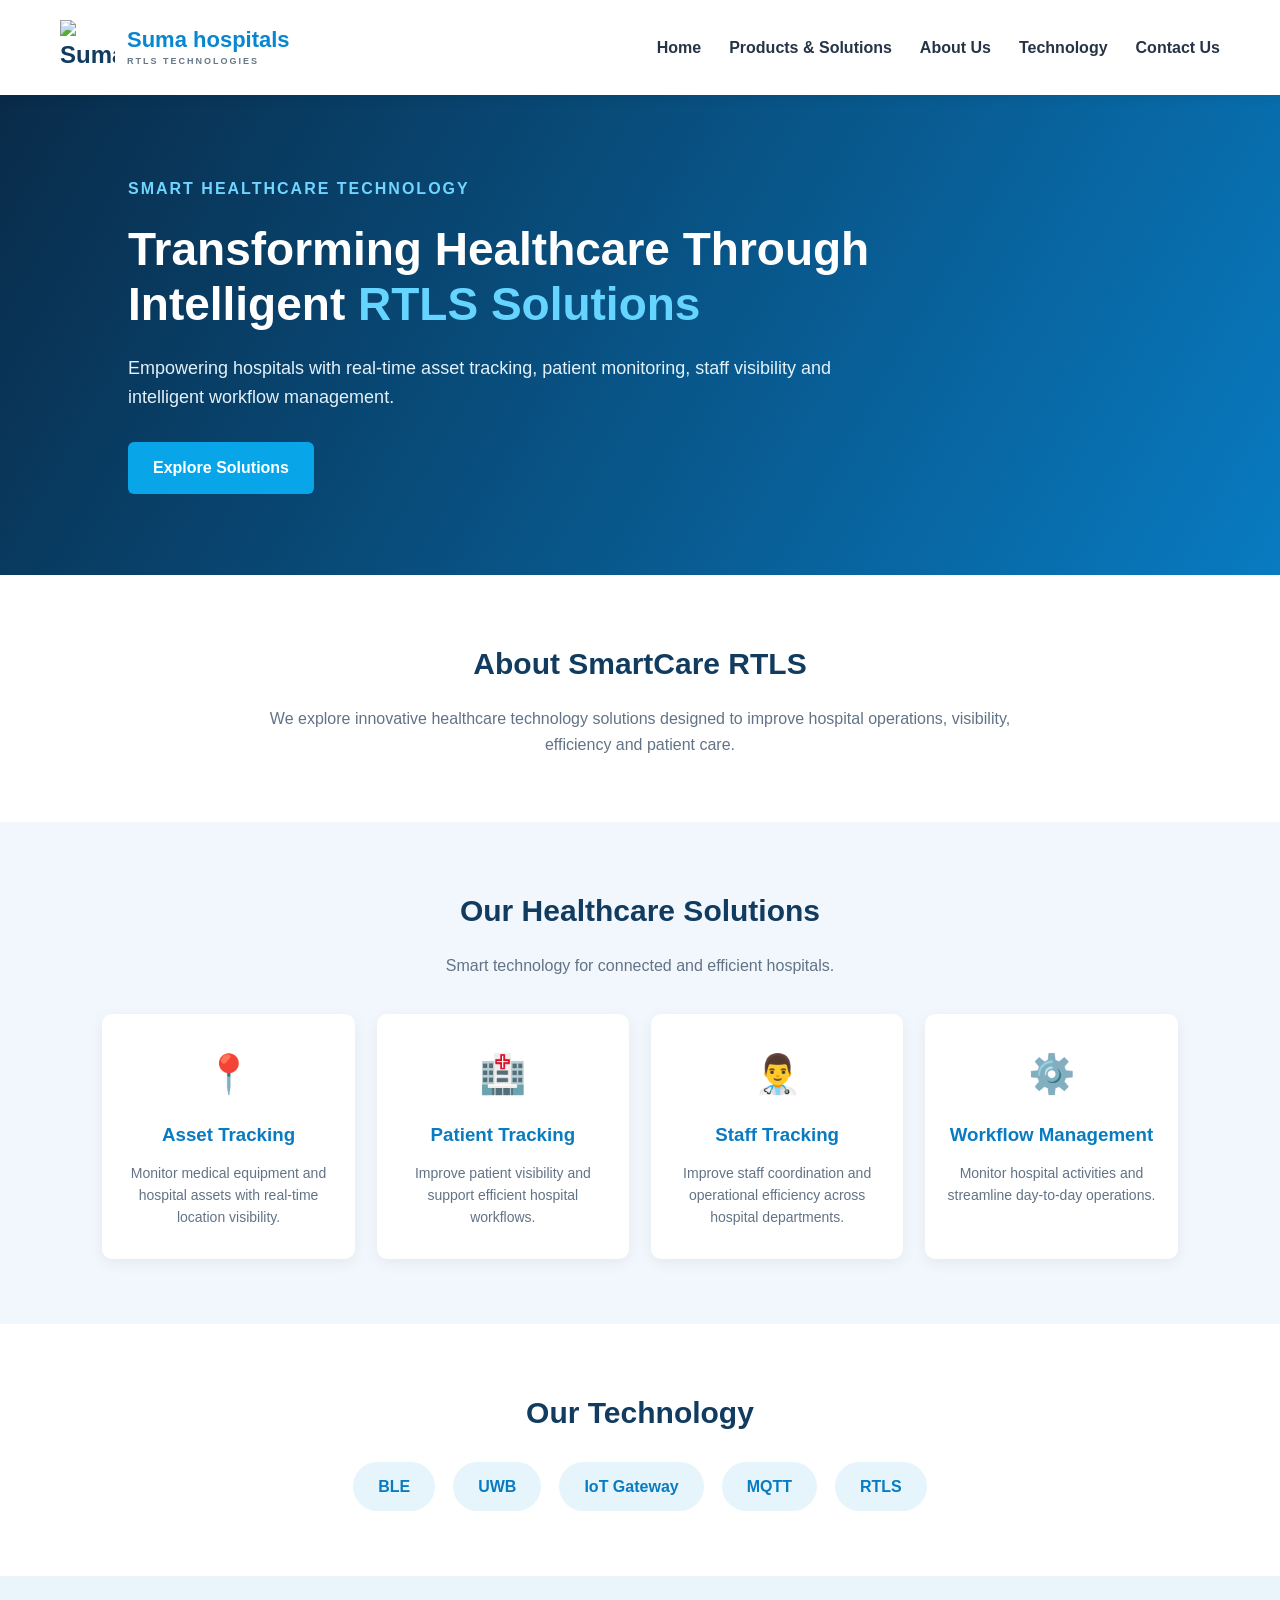
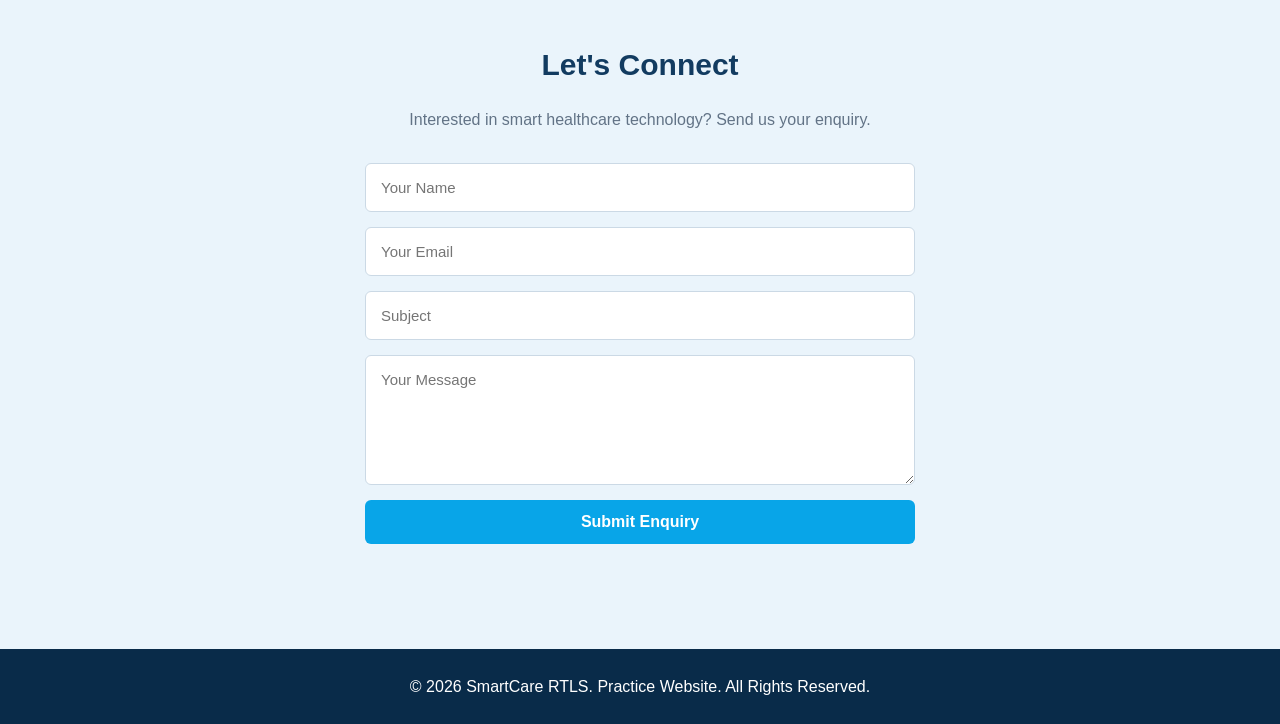
==== index.html @ 8b29979e "Add files via upload Upload SmartCare RTLS website" ====
<!DOCTYPE html>
<html lang="en">

<head>
    <meta charset="UTF-8">
    <meta name="viewport" content="width=device-width, initial-scale=1.0">

    <title>SmartCare RTLS | Smart Healthcare Solutions</title>

    <link rel="stylesheet" href="style.css">
</head>

<body>

    <!-- Navigation Bar -->
    <header>
        <nav class="navbar">

<div class="logo">
    <img src="images/suma-logo.png" alt="Suma Hospitals Logo" class="logo-image">

    <div class="logo-text">
        <span>Suma hospitals</span>
        <small>RTLS TECHNOLOGIES</small>
    </div>
</div>

<button class="menu-toggle" id="menu-toggle"
        aria-label="Open navigation menu"
        aria-expanded="false">
    ☰
</button>

<ul class="nav-links">
    <li><a href="index.html">Home</a></li>
    <li><a href="products.html">Products & Solutions</a></li>
    <li><a href="index.html#about">About Us</a></li>
    <li><a href="index.html#technology">Technology</a></li>
    <li><a href="index.html#contact">Contact Us</a></li>
</ul>
        </nav>
    </header>


    <!-- Hero Section -->
    <section class="hero" id="home">

        <div class="hero-content">

            <p class="tagline">SMART HEALTHCARE TECHNOLOGY</p>

            <h1>
                Transforming Healthcare
                Through Intelligent
                <span>RTLS Solutions</span>
            </h1>

            <p class="hero-description">
                Empowering hospitals with real-time asset tracking,
                patient monitoring, staff visibility and intelligent
                workflow management.
            </p>

            <a href="#solutions" class="primary-btn">
                Explore Solutions
            </a>

        </div>

    </section>


    <!-- About Section -->
    <section class="about" id="about">

        <h2>About SmartCare RTLS</h2>

        <p>
            We explore innovative healthcare technology solutions
            designed to improve hospital operations, visibility,
            efficiency and patient care.
        </p>

    </section>


    <!-- Solutions Section -->
    <section class="solutions" id="solutions">

        <h2>Our Healthcare Solutions</h2>

        <p class="section-description">
            Smart technology for connected and efficient hospitals.
        </p>

        <div class="solution-container">

            <div class="solution-card">
                <div class="card-icon">📍</div>
                <h3>Asset Tracking</h3>
                <p>
                    Monitor medical equipment and hospital assets
                    with real-time location visibility.
                </p>
            </div>

            <div class="solution-card">
                <div class="card-icon">🏥</div>
                <h3>Patient Tracking</h3>
                <p>
                    Improve patient visibility and support
                    efficient hospital workflows.
                </p>
            </div>

            <div class="solution-card">
                <div class="card-icon">👨‍⚕️</div>
                <h3>Staff Tracking</h3>
                <p>
                    Improve staff coordination and operational
                    efficiency across hospital departments.
                </p>
            </div>

            <div class="solution-card">
                <div class="card-icon">⚙️</div>
                <h3>Workflow Management</h3>
                <p>
                    Monitor hospital activities and streamline
                    day-to-day operations.
                </p>
            </div>

        </div>

    </section>


    <!-- Technology Section -->
    <section class="technology" id="technology">

        <h2>Our Technology</h2>

        <div class="technology-list">
            <span>BLE</span>
            <span>UWB</span>
            <span>IoT Gateway</span>
            <span>MQTT</span>
            <span>RTLS</span>
        </div>

    </section>

<!-- Contact Section -->

<section class="contact" id="contact">

    <h2>Let's Connect</h2>

    <p>
        Interested in smart healthcare technology?
        Send us your enquiry.
    </p>

    <form id="contactForm">

        <input
            type="text"
            id="name"
            placeholder="Your Name"
            required
        >

        <input
            type="email"
            id="email"
            placeholder="Your Email"
            required
        >

        <input
            type="text"
            id="subject"
            placeholder="Subject"
            required
        >

        <textarea
            id="message"
            placeholder="Your Message"
            required
        ></textarea>

        <button type="submit" class="primary-btn">
            Submit Enquiry
        </button>

        <p id="formStatus" role="status"></p>

    </form>

</section>


    <!-- Footer -->
    <footer>

        <p>
            © 2026 SmartCare RTLS. Practice Website.
            All Rights Reserved.
        </p>

    </footer>

<script src="script.js"></script>
</body>
</html>
---- style.css ----
/* General Styling */

* {
    margin: 0;
    padding: 0;
    box-sizing: border-box;
}

html {
    scroll-behavior: smooth;
}

body {
    font-family: Arial, sans-serif;
    color: #263445;
    line-height: 1.6;
}


/* Navigation */

header {
    background: #ffffff;
    box-shadow: 0 2px 10px rgba(0,0,0,0.08);
    position: sticky;
    top: 0;
    z-index: 100;
}

.navbar {
    max-width: 1200px;
    margin: auto;
    padding: 20px;
    display: flex;
    justify-content: space-between;
    align-items: center;
}

.logo {
    font-size: 25px;
    font-weight: bold;
    color: #123b60;
}

.logo span {
    color: #0786d1;
}

.nav-links {
    display: flex;
    list-style: none;
    gap: 28px;
}

.nav-links a {
    text-decoration: none;
    color: #263445;
    font-weight: 600;
}

.nav-links a:hover {
    color: #0786d1;
}


/* Hero Section */

.hero {
    min-height: 480px;
    background: linear-gradient(120deg, #092b49, #087bc1);
    display: flex;
    align-items: center;
    padding: 70px 10%;
    color: white;
}

.hero-content {
    max-width: 750px;
}

.tagline {
    color: #70d5ff;
    font-weight: bold;
    letter-spacing: 2px;
    margin-bottom: 20px;
}

.hero h1 {
    font-size: 46px;
    line-height: 1.2;
    margin-bottom: 22px;
}

.hero h1 span {
    color: #65d5ff;
}

.hero-description {
    font-size: 18px;
    margin-bottom: 30px;
    color: #e3f1fa;
}

.primary-btn {
    display: inline-block;
    background: #08a5e8;
    color: white;
    padding: 13px 25px;
    border-radius: 6px;
    text-decoration: none;
    font-weight: bold;
}

.primary-btn:hover {
    background: #057bbd;
}


/* About Section */

.about {
    padding: 65px 10%;
    text-align: center;
}

.about h2,
.solutions h2,
.technology h2,
.contact h2 {
    font-size: 30px;
    color: #123b60;
    margin-bottom: 18px;
}

.about p {
    max-width: 750px;
    margin: auto;
    color: #627386;
}


/* Solutions Section */

.solutions {
    background: #f1f7fc;
    padding: 65px 8%;
    text-align: center;
}

.section-description {
    color: #627386;
    margin-bottom: 35px;
}

.solution-container {
    display: grid;
    grid-template-columns: repeat(4, 1fr);
    gap: 22px;
    max-width: 1200px;
    margin: auto;
}

.solution-card {
    background: white;
    padding: 30px 20px;
    border-radius: 10px;
    box-shadow: 0 4px 15px rgba(0,0,0,0.06);
    transition: transform 0.3s;
}

.solution-card:hover {
    transform: translateY(-7px);
}

.card-icon {
    font-size: 38px;
    margin-bottom: 15px;
}

.solution-card h3 {
    color: #087bc1;
    margin-bottom: 12px;
}

.solution-card p {
    color: #627386;
    font-size: 14px;
}


/* Technology Section */

.technology {
    padding: 65px 10%;
    text-align: center;
}

.technology-list {
    display: flex;
    justify-content: center;
    flex-wrap: wrap;
    gap: 18px;
    margin-top: 25px;
}

.technology-list span {
    background: #e6f4fc;
    color: #087bc1;
    padding: 12px 25px;
    border-radius: 25px;
    font-weight: bold;
}


/* Contact Section */

.contact {
    background: #eaf4fb;
    padding: 65px 20px;
    text-align: center;
}

.contact p {
    margin-bottom: 25px;
    color: #627386;
}


/* Footer */

footer {
    background: #092b49;
    color: white;
    text-align: center;
    padding: 25px;
}


/* Mobile Responsive Design */

@media (max-width: 900px) {

    .solution-container {
        grid-template-columns: repeat(2, 1fr);
    }

    .navbar {
        flex-direction: column;
        gap: 20px;
    }

    .nav-links {
        flex-wrap: wrap;
        justify-content: center;
    }

}

@media (max-width: 550px) {

    /* Hero Section */
    .hero {
        background: linear-gradient(90deg,
            rgba(5, 35, 65, 0.95),
            rgba(5, 80, 130, 0.65)
        ),
        url("images/hospital-tech.jpg") center/cover no-repeat;
    }

    /* Product Cards */
    .solution-container {
        grid-template-columns: 1fr;
    }

    /* Mobile Logo */
    .logo {
        gap: 8px;
    }

    .logo-image {
        width: 42px;
        height: 42px;
    }

    .logo-text span {
        font-size: 20px;
    }

    .logo-text small {
        font-size: 9px;
    }

    /* Mobile Navigation */
    .nav-links {
        display: flex;
        flex-wrap: wrap;
        justify-content: center;
        gap: 10px;
        font-size: 13px;
    }

}


/* SmartCare Company Logo */

.logo {
    display: flex;
    align-items: center;
    gap: 8px;
    font-size: 24px;
    font-weight: bold;
    color: #123b60;
}

.logo span:not(.logo-icon) {
    color: #0786d1;
}

.logo-icon {
    background: #0786d1;
    color: white;
    width: 34px;
    height: 34px;
    border-radius: 8px;
    display: flex;
    justify-content: center;
    align-items: center;
    font-size: 27px;
}

/* Contact Enquiry Form */

.contact form {
    max-width: 550px;
    margin: 30px auto 0;
    display: flex;
    flex-direction: column;
    gap: 15px;
}

.contact input,
.contact textarea {
    width: 100%;
    padding: 15px;
    border: 1px solid #cbd9e5;
    border-radius: 6px;
    font-size: 15px;
    font-family: Arial, sans-serif;
}

.contact textarea {
    min-height: 130px;
    resize: vertical;
}

.contact input:focus,
.contact textarea:focus {
    outline: none;
    border-color: #0786d1;
}

.contact button {
    border: none;
    cursor: pointer;
    font-size: 16px;
}

#formStatus {
    color: #087a48;
    font-weight: bold;
}
/* SmartCare RTLS Logo */

.logo {
    display: flex;
    align-items: center;
    gap: 8px;
    font-size: 24px;
    font-weight: bold;
    color: #123b60;
}

.logo-icon {
    background: #0786d1;
    color: white;
    width: 35px;
    height: 35px;
    border-radius: 8px;
    display: flex;
    justify-content: center;
    align-items: center;
    font-size: 27px;
}

.logo-name {
    color: #0786d1;
}

/* SmartCare RTLS Logo Design */

.logo {
    display: flex;
    align-items: center;
    gap: 10px;
}

.logo-icon {
    width: 42px;
    height: 42px;
    background: #0786d1;
    color: white;
    font-size: 32px;
    font-weight: bold;
    display: flex;
    align-items: center;
    justify-content: center;
    border-radius: 10px;
}

.logo-text {
    display: flex;
    flex-direction: column;
    color: #123b60;
    font-size: 22px;
    font-weight: bold;
    line-height: 1.1;
}

.logo-text span {
    color: #0786d1;
}

.logo-text small {
    font-size: 9px;
    letter-spacing: 2px;
    color: #64788a;
    margin-top: 5px;
}

/* Product Images Styling */

.product-card {
    overflow: hidden;
    padding: 15px;
}

.product-card img {
    width: 100%;
    height: 190px;
    object-fit: contain;
    border-radius: 8px;
    margin-bottom: 15px;
    background: #f5f8fb;
}

.product-card h3 {
    color: #087fc1;
    margin-bottom: 10px;
}

/* Suma Hospitals Logo Image */

.logo {
    display: flex;
    align-items: center;
    gap: 12px;
}

.logo-image {
    width: 55px;
    height: 55px;
    object-fit: contain;
    display: block;
}

.logo-text {
    display: flex;
    flex-direction: column;
}

/* Responsive Product Layout */

@media (max-width: 768px) {
    .solution-container {
        grid-template-columns: 1fr;
        gap: 18px;
        padding: 0 15px;
    }

    .solution-card {
        padding: 20px 15px;
    }
}

/* Hamburger Menu - Desktop and Mobile */

.menu-toggle {
    display: none;
    background: #087fc1;
    color: white;
    border: none;
    padding: 8px 12px;
    font-size: 24px;
    border-radius: 5px;
    cursor: pointer;
}

/* Android Mobile Navigation */

@media (max-width: 768px) {

    .navbar {
        position: relative;
    }

    .menu-toggle {
        display: block;
    }

    .nav-links {
        display: flex;
        flex-direction: column;
        align-items: center;
        gap: 18px;

        position: absolute;
        top: 100%;
        left: 0;
        width: 100%;

        padding: 0;
        max-height: 0;
        overflow: hidden;
        opacity: 0;

        background: white;
        box-shadow: 0 5px 10px rgba(0,0,0,0.1);
        z-index: 1000;

        transition: max-height 0.4s ease,
                    opacity 0.3s ease,
                    padding 0.4s ease;
    }

    .nav-links.active {
        max-height: 350px;
        opacity: 1;
        padding: 20px 0;
    }
}
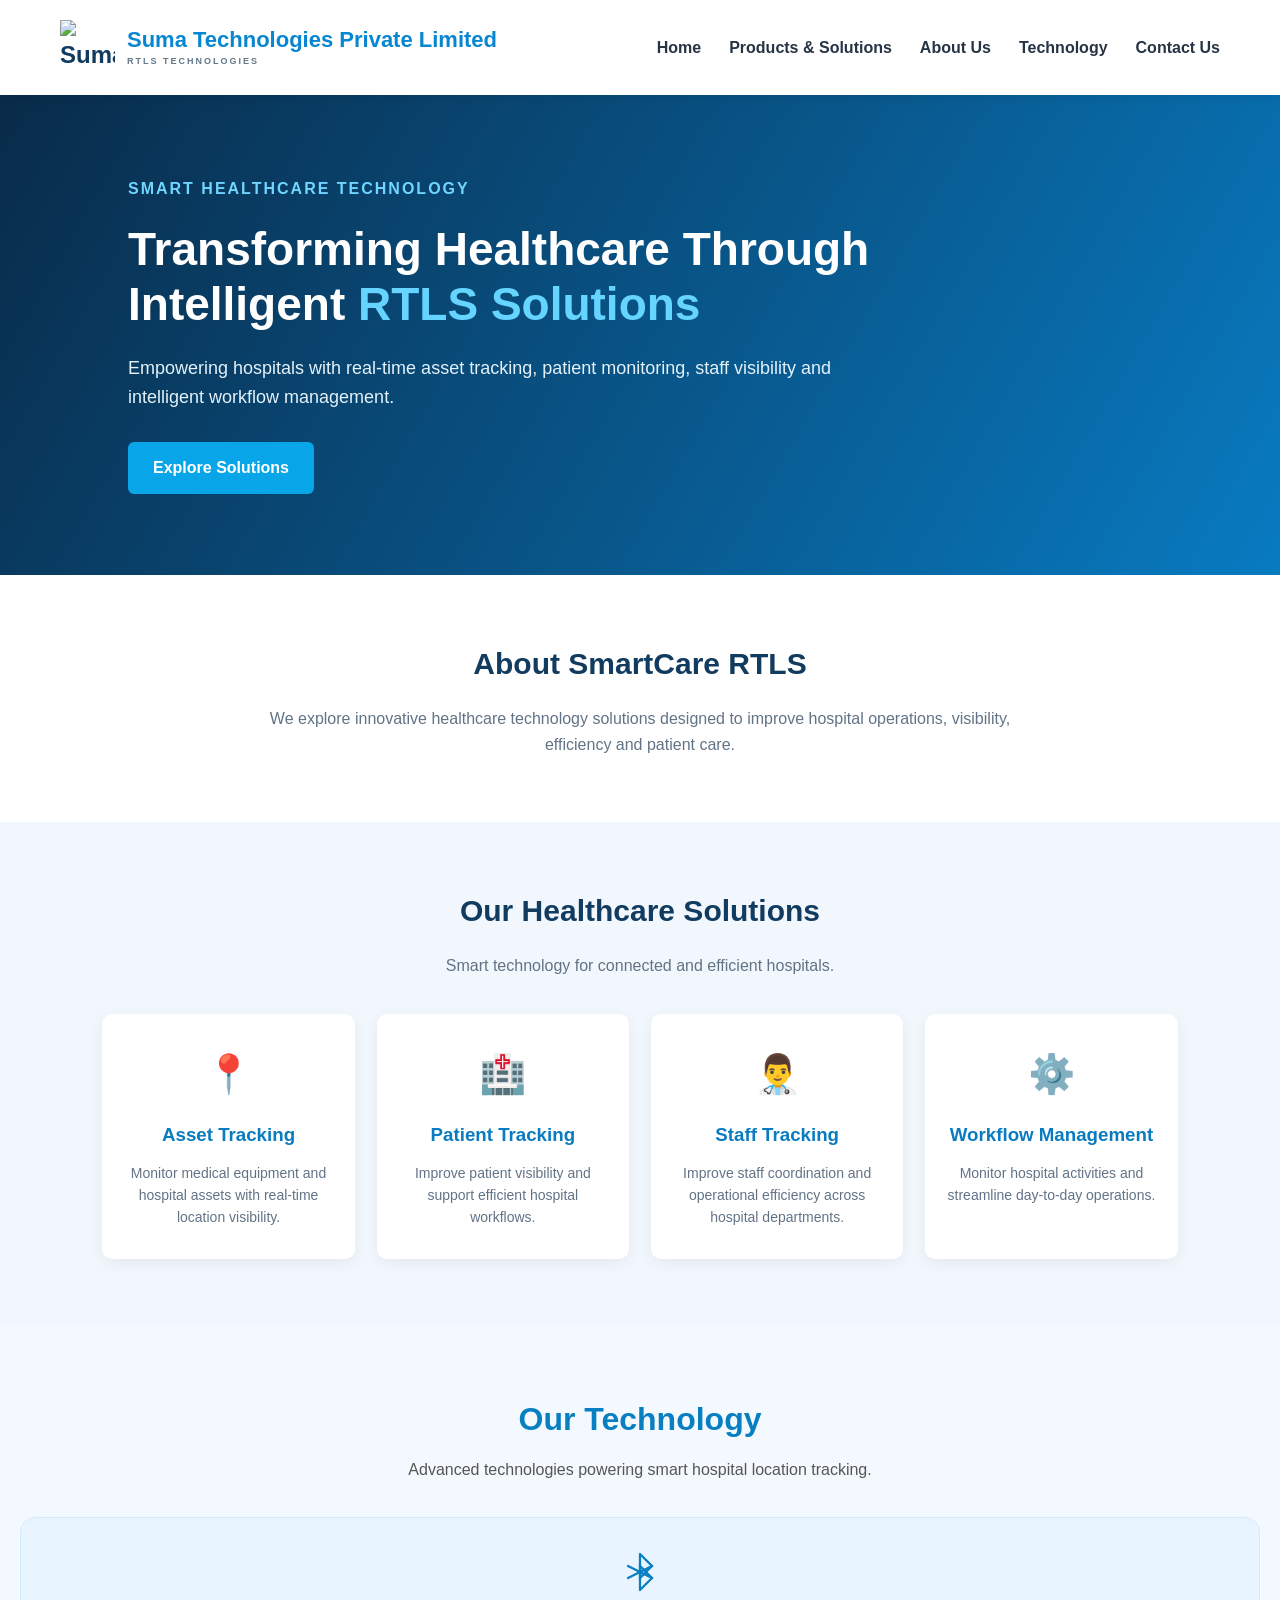
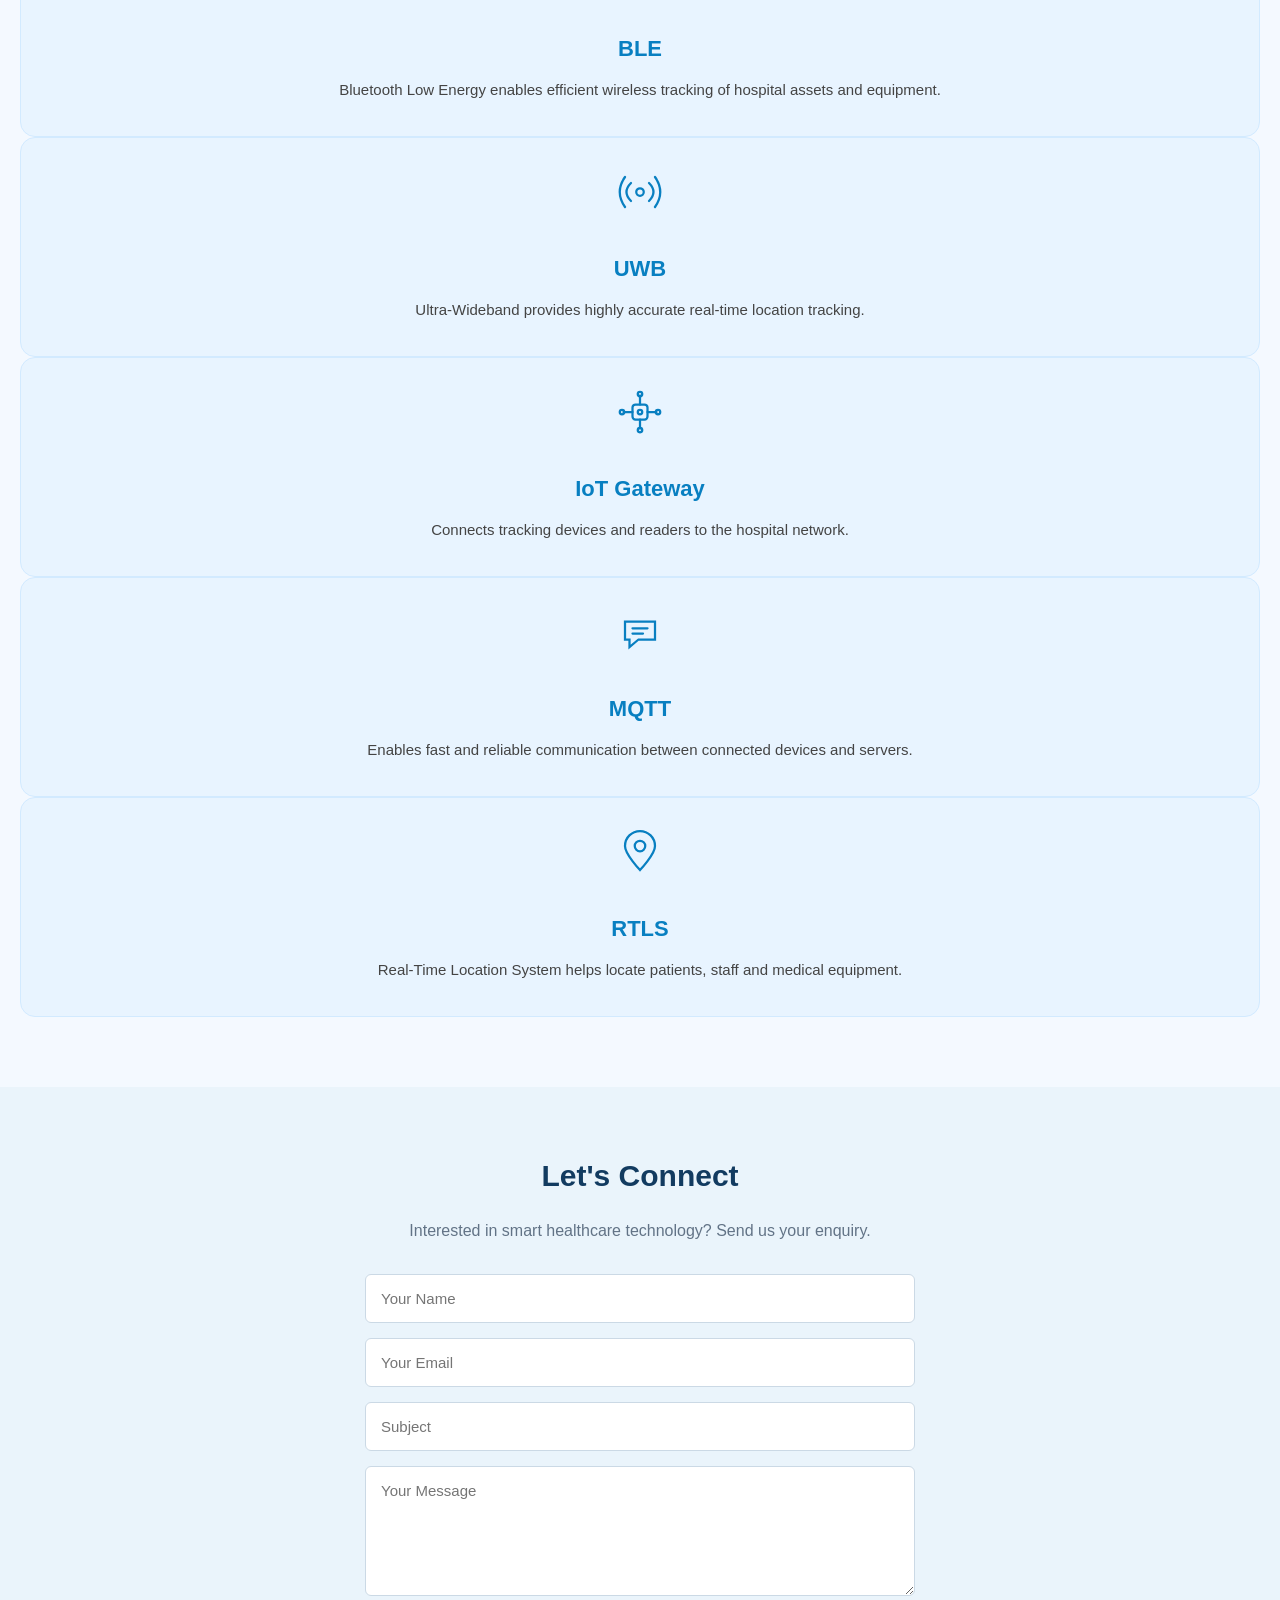
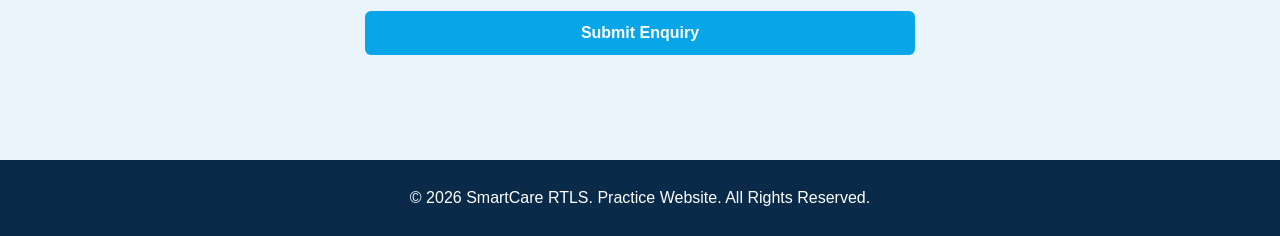
==== commit f70020bf: "Add files via upload Updated company name and red logo" ====
--- a/index.html
+++ b/index.html
@@ -6,7 +6,7 @@
     <meta charset="UTF-8">
     <meta name="viewport" content="width=device-width, initial-scale=1.0">
 
-    <title>SmartCare RTLS | Smart Healthcare Solutions</title>
+    <title>Suma Technologies Private Limited RTLS | Smart Healthcare Solutions</title>
 
     <link rel="stylesheet" href="style.css">
 </head>
@@ -18,10 +18,10 @@
         <nav class="navbar">
 
 <div class="logo">
-    <img src="images/suma-logo.png" alt="Suma Hospitals Logo" class="logo-image">
+    <img src="images/suma-logo-red.png" alt="Suma Technologies Private Limited Logo" class="logo-image">
 
     <div class="logo-text">
-        <span>Suma hospitals</span>
+        <span>Suma Technologies Private Limited</span>
         <small>RTLS TECHNOLOGIES</small>
     </div>
 </div>
@@ -137,20 +137,100 @@
     </section>
 
 
-    <!-- Technology Section -->
-    <section class="technology" id="technology">
-
-        <h2>Our Technology</h2>
-
-        <div class="technology-list">
-            <span>BLE</span>
-            <span>UWB</span>
-            <span>IoT Gateway</span>
-            <span>MQTT</span>
-            <span>RTLS</span>
-        </div>
-
-    </section>
+ 
+<!-- Technology Section -->
+<section class="technology" id="technology">
+
+    <h2>Our Technology</h2>
+    <p class="technology-intro">
+        Advanced technologies powering smart hospital location tracking.
+    </p>
+
+    <div class="technology-container">
+
+        <div class="technology-card">
+        <div class="technology-icon">
+        <svg viewBox="0 0 64 64" width="48" height="48"
+         fill="none" stroke="#087fc1"
+         stroke-width="3" stroke-linecap="round">
+        <path d="M32 8 L48 24 L32 40 L32 8"/>
+        <path d="M32 56 L48 40 L32 24 L32 56"/>
+        <path d="M16 24 L48 40"/>
+        <path d="M16 40 L48 24"/>
+    </svg>
+</div>
+            <h3>BLE</h3>
+            <p>Bluetooth Low Energy enables efficient wireless tracking of hospital assets and equipment.</p>
+        </div>
+
+        <div class="technology-card">
+            
+<div class="technology-icon">
+    <svg viewBox="0 0 64 64" width="48" height="48"
+         fill="none" stroke="#087fc1"
+         stroke-width="3" stroke-linecap="round">
+        <circle cx="32" cy="32" r="5"/>
+        <path d="M20 20 Q8 32 20 44"/>
+        <path d="M44 20 Q56 32 44 44"/>
+        <path d="M12 12 Q-2 32 12 52"/>
+        <path d="M52 12 Q66 32 52 52"/>
+    </svg>
+</div>
+
+            <h3>UWB</h3>
+            <p>Ultra-Wideband provides highly accurate real-time location tracking.</p>
+        </div>
+
+        <div class="technology-card">
+            
+<div class="technology-icon">
+    <svg viewBox="0 0 64 64" width="48" height="48"
+         fill="none" stroke="#087fc1"
+         stroke-width="3" stroke-linecap="round">
+        <rect x="22" y="22" width="20" height="20" rx="4"/>
+        <circle cx="32" cy="32" r="3"/>
+        <path d="M32 22 V10 M32 42 V54 M22 32 H10 M42 32 H54"/>
+        <circle cx="32" cy="8" r="3"/>
+        <circle cx="32" cy="56" r="3"/>
+        <circle cx="8" cy="32" r="3"/>
+        <circle cx="56" cy="32" r="3"/>
+    </svg>
+</div>
+            <h3>IoT Gateway</h3>
+            <p>Connects tracking devices and readers to the hospital network.</p>
+        </div>
+
+        <div class="technology-card">
+            
+<div class="technology-icon">
+    <svg viewBox="0 0 64 64" width="48" height="48"
+         fill="none" stroke="#087fc1"
+         stroke-width="3" stroke-linecap="round">
+        <path d="M12 18 H52 V42 H30 L18 52 V42 H12 Z"/>
+        <path d="M22 27 H42 M22 34 H36"/>
+    </svg>
+</div>
+            <h3>MQTT</h3>
+            <p>Enables fast and reliable communication between connected devices and servers.</p>
+        </div>
+
+        <div class="technology-card">
+
+<div class="technology-icon">
+    <svg viewBox="0 0 64 64" width="48" height="48"
+         fill="none" stroke="#087fc1"
+         stroke-width="3" stroke-linecap="round">
+        <path d="M32 56 S12 35 12 24 A20 20 0 1 1 52 24 C52 35 32 56 32 56 Z"/>
+        <circle cx="32" cy="24" r="7"/>
+    </svg>
+</div>
+            <h3>RTLS</h3>
+            <p>Real-Time Location System helps locate patients, staff and medical equipment.</p>
+        </div>
+
+    </div>
+
+</section>
 
 <!-- Contact Section -->
 
--- a/style.css
+++ b/style.css
@@ -549,4 +549,165 @@
         opacity: 1;
         padding: 20px 0;
     }
+
+/* Professional Mobile Menu Link Styling */
+
+.nav-links li {
+    width: 85%;
+    text-align: center;
+    list-style: none;
+}
+
+.nav-links li a {
+    display: block;
+    width: 100%;
+    padding: 12px 15px;
+    border-radius: 8px;
+
+    color: #174568;
+    font-weight: 600;
+    text-decoration: none;
+
+    transition: background-color 0.3s ease,
+                color 0.3s ease,
+                transform 0.3s ease;
+}
+
+.nav-links li a:hover,
+.nav-links li a:focus {
+    background-color: #087fc1;
+    color: #ffffff;
+    transform: translateY(-2px);
+}
+}
+
+/* Mobile Navigation - Section Scroll Fix */
+
+@media (max-width: 768px) {
+
+    #technology {
+        scroll-margin-top: 100px;
+    }
+
+    #technology h2 {
+        margin-top: 15px;
+    }
+
+}
+
+/* Technology Section - Mobile Scroll Fix */
+
+html {
+    scroll-behavior: smooth;
+}
+
+@media (max-width: 768px) {
+
+    
+/* Fix Technology heading visibility on mobile */
+
+@media (max-width: 768px) {
+
+    #technology {
+        scroll-margin-top: 170px !important;
+    }
+
+}
+}
+
+/* Technology Cards Section */
+
+.technology {
+    padding: 70px 20px;
+    text-align: center;
+    background: #f4f9ff;
+}
+
+.technology h2 {
+    color: #087fc1;
+    font-size: 32px;
+    margin-bottom: 12px;
+}
+
+.technology-intro {
+    color: #555;
+    font-size: 16px;
+    margin-bottom: 35px;
+}
+
+.technology-card {
+    background: #e8f4ff;
+    padding: 35px 25px;
+    border-radius: 15px;
+    border: 1px solid #d2eaff;
+    min-height: 220px;
+    display: flex;
+    flex-direction: column;
+    align-items: center;
+    justify-content: flex-start;
+    text-align: center;
+    transition: transform 0.3s ease, box-shadow 0.3s ease;
+align-items: stretch;
+}
+
+.technology-card {
+    background: #e8f4ff;
+    padding: 30px 22px;
+    border-radius: 15px;
+    border: 1px solid #d2eaff;
+    transition: transform 0.3s ease, box-shadow 0.3s ease;
+}
+
+.technology-card:hover {
+    transform: translateY(-8px);
+    box-shadow: 0 10px 25px rgba(8, 127, 193, 0.15);
+}
+
+.technology-icon {
+    font-size: 42px;
+    margin-bottom: 15px;
+}
+
+.technology-card h3 {
+    color: #087fc1;
+    font-size: 22px;
+    margin-bottom: 12px;
+}
+
+.technology-card p {
+    color: #444;
+    font-size: 15px;
+    line-height: 1.6;
+}
+
+/* Mobile Responsive Technology Cards */
+
+@media (max-width: 768px) {
+    .technology-container {
+        grid-template-columns: 1fr;
+        gap: 18px;
+    }
+
+    .technology {
+        padding: 55px 15px;
+    }
+
+    .technology h2 {
+        font-size: 26px;
+    }
+
+    .technology-card {
+        padding: 25px 18px;
+    }
+}
+/* Technology section heading visibility */
+
+#technology {
+    scroll-margin-top: 100px;
+}
+
+@media (max-width: 768px) {
+    #technology {
+        scroll-margin-top: 180px !important;
+    }
 }
